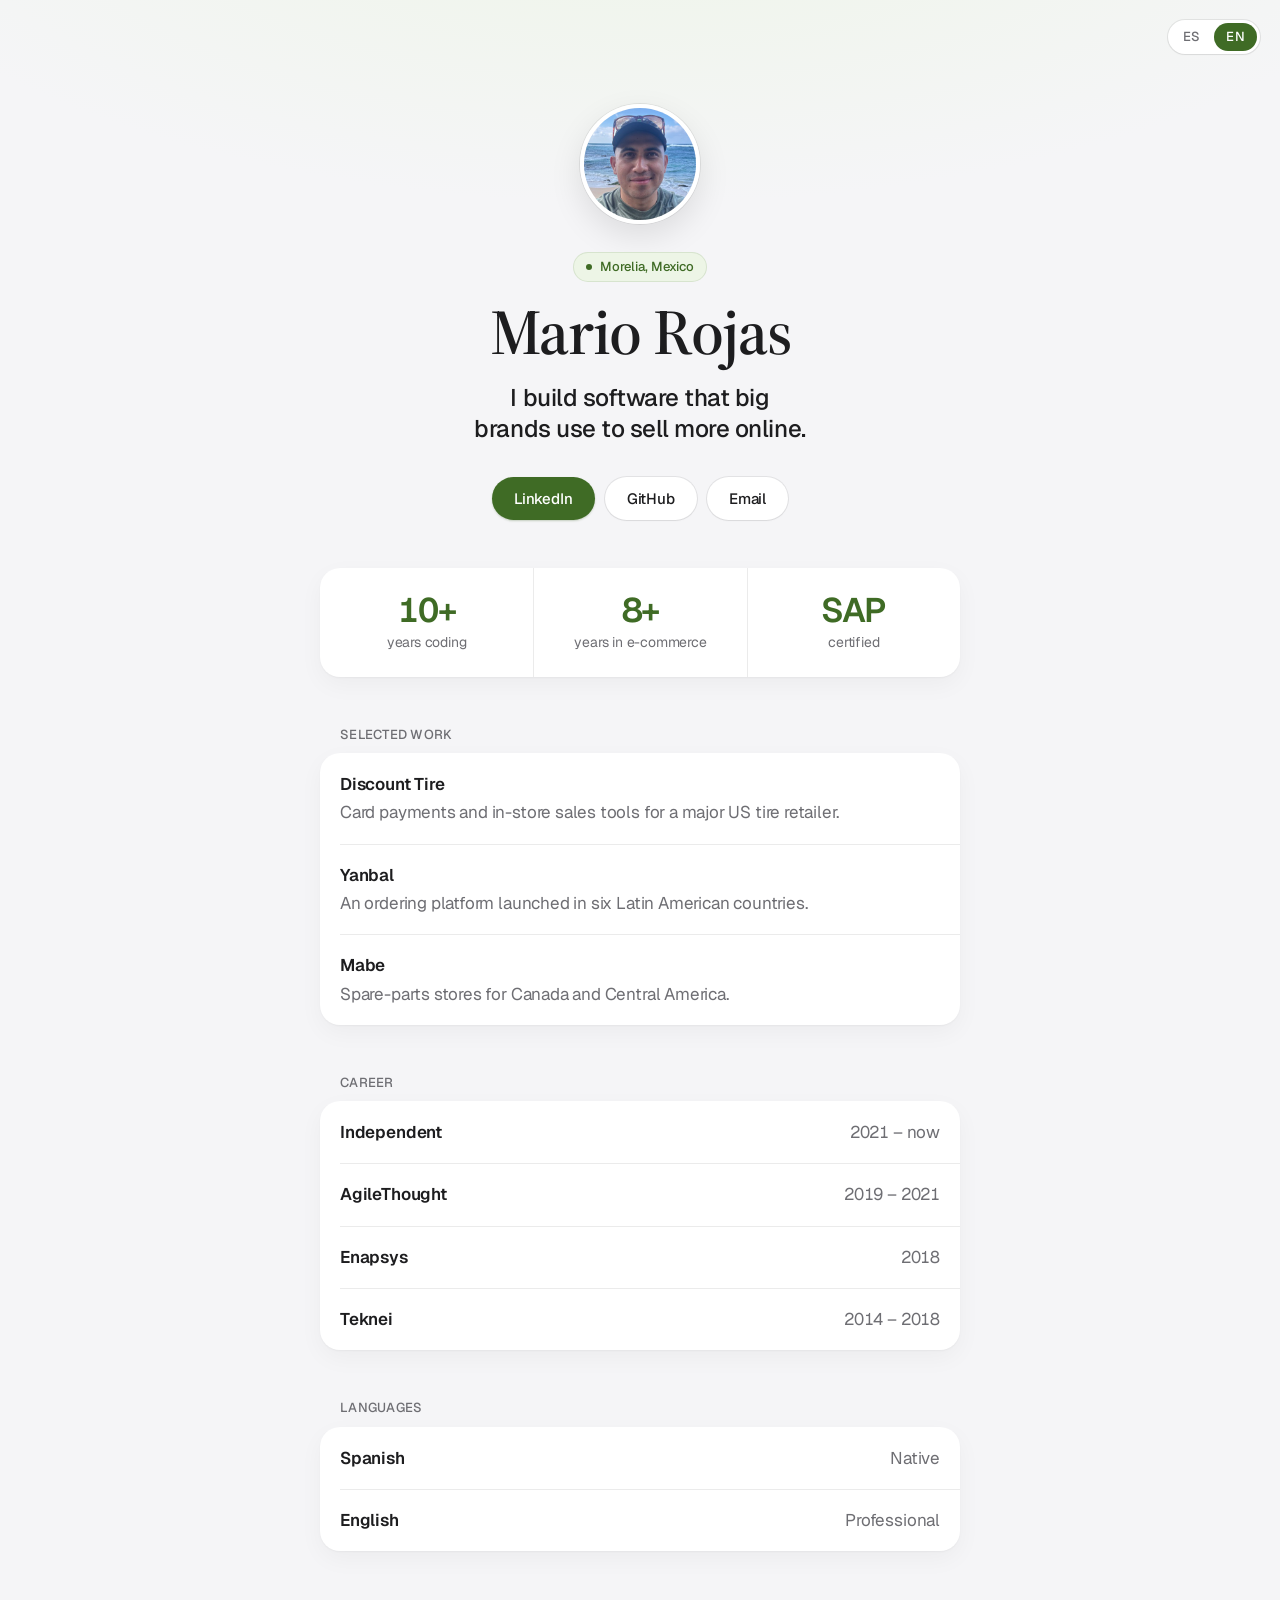
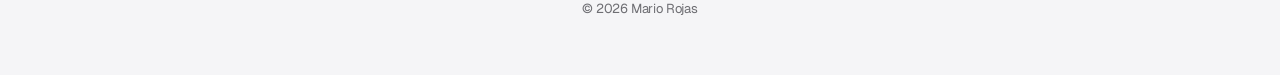
==== en/index.html @ 63d896e9 "Make Spanish the default language and add an English version - Translate the main page to Spanish an" ====
<!DOCTYPE html>
<html lang="en">
<head>
    <meta charset="UTF-8">
    <meta name="viewport" content="width=device-width, initial-scale=1.0">
    <title>Mario Rojas</title>
    <meta name="description" content="Mario Rojas — independent developer who builds and improves online stores for large companies in the US and Latin America.">
    <meta name="theme-color" content="#f5f5f7">

    <link rel="canonical" href="https://mariorojas.github.io/en/">
    <link rel="alternate" hreflang="es" href="https://mariorojas.github.io/">
    <link rel="alternate" hreflang="en" href="https://mariorojas.github.io/en/">
    <link rel="alternate" hreflang="x-default" href="https://mariorojas.github.io/">

    <meta property="og:type" content="website">
    <meta property="og:locale" content="en_US">
    <meta property="og:locale:alternate" content="es_MX">
    <meta property="og:title" content="Mario Rojas">
    <meta property="og:description" content="I build software that big brands use to sell more online.">
    <meta property="og:image" content="https://mariorojas.github.io/images/mario.jpg">
    <meta property="og:url" content="https://mariorojas.github.io/en/">
    <meta name="twitter:card" content="summary">

    <link rel="icon" href="../images/mario.jpg" type="image/jpeg">
    <link rel="apple-touch-icon" href="../images/mario.jpg">

    <link rel="preload" href="../fonts/source-serif-4-variable.woff2" as="font" type="font/woff2" crossorigin>
    <link rel="preload" href="../fonts/geist-variable.woff2" as="font" type="font/woff2" crossorigin>
    <link rel="stylesheet" href="../styles.css">
</head>
<body>
    <nav class="lang" aria-label="Language">
        <a href="../" hreflang="es" lang="es" aria-label="Español">ES</a>
        <a href="./" hreflang="en" lang="en" aria-label="English" aria-current="page">EN</a>
    </nav>

    <main class="page">
        <header class="hero">
            <img class="avatar" src="../images/mario.jpg" width="120" height="120" alt="Portrait of Mario Rojas at the beach">
            <p class="tag"><span class="dot" aria-hidden="true"></span>Morelia, Mexico</p>
            <h1>Mario Rojas</h1>
            <p class="lead">I build software that big brands use to sell more online.</p>
            <nav class="actions" aria-label="Contact">
                <a class="btn btn-primary" href="https://www.linkedin.com/in/mariorojasmx" target="_blank" rel="noopener noreferrer">LinkedIn</a>
                <a class="btn" href="https://github.com/mariorojas" target="_blank" rel="noopener noreferrer">GitHub</a>
                <a class="btn" id="email" href="#" data-u="sajoroiram" data-d="moc.kooltuo">Email</a>
            </nav>
        </header>

        <section class="facts" aria-label="At a glance">
            <div class="fact"><strong>10+</strong><span>years coding</span></div>
            <div class="fact"><strong>8+</strong><span>years in <span class="nowrap">e-commerce</span></span></div>
            <div class="fact"><strong>SAP</strong><span>certified</span></div>
        </section>

        <section class="group" aria-labelledby="work-title">
            <h2 id="work-title">Selected work</h2>
            <ul class="card list">
                <li>
                    <span class="name">Discount Tire</span>
                    <span class="desc">Card payments and in-store sales tools for a major US tire retailer.</span>
                </li>
                <li>
                    <span class="name">Yanbal</span>
                    <span class="desc">An ordering platform launched in six Latin American countries.</span>
                </li>
                <li>
                    <span class="name">Mabe</span>
                    <span class="desc">Spare-parts stores for Canada and Central America.</span>
                </li>
            </ul>
        </section>

        <section class="group" aria-labelledby="career-title">
            <h2 id="career-title">Career</h2>
            <ul class="card list list-row">
                <li><span class="name">Independent</span><span class="year">2021 – now</span></li>
                <li><span class="name">AgileThought</span><span class="year">2019 – 2021</span></li>
                <li><span class="name">Enapsys</span><span class="year">2018</span></li>
                <li><span class="name">Teknei</span><span class="year">2014 – 2018</span></li>
            </ul>
        </section>

        <section class="group" aria-labelledby="languages-title">
            <h2 id="languages-title">Languages</h2>
            <ul class="card list list-row">
                <li><span class="name">Spanish</span><span class="level">Native</span></li>
                <li><span class="name">English</span><span class="level">Professional</span></li>
            </ul>
        </section>

        <footer class="footer">
            <p>&copy; 2026 Mario Rojas</p>
        </footer>
    </main>

    <script>
        // The address is stored reversed and split, and only assembled when a person clicks,
        // so bots that scrape the HTML for email addresses find nothing.
        (function () {
            var link = document.getElementById('email');
            var flip = function (s) { return s.split('').reverse().join(''); };
            link.addEventListener('click', function (e) {
                e.preventDefault();
                var address = flip(link.dataset.u) + String.fromCharCode(64) + flip(link.dataset.d);
                link.textContent = address;
                window.location.href = 'mai' + 'lto:' + address;
            });
        })();
    </script>
</body>
</html>
---- styles.css ----
/* Self-hosted fonts (SIL Open Font License) */
@font-face {
    font-family: "Source Serif 4";
    src: url("fonts/source-serif-4-variable.woff2") format("woff2");
    font-weight: 200 900;
    font-style: normal;
    font-display: swap;
}

@font-face {
    font-family: "Geist";
    src: url("fonts/geist-variable.woff2") format("woff2");
    font-weight: 100 900;
    font-style: normal;
    font-display: swap;
}

:root {
    --font-display: "Source Serif 4", Georgia, "Times New Roman", serif;
    --font-body: "Geist", -apple-system, BlinkMacSystemFont, "Segoe UI", sans-serif;

    /* Neutrals */
    --bg: #f5f5f7;
    --surface: #ffffff;
    --ink: #1d1d1f;
    --muted: #6e6e73;
    --hairline: rgba(0, 0, 0, 0.08);

    /* Mint */
    --mint-wash: #edf5e6;
    --mint: #b5d99a;
    --mint-deep: #3f6b25;
    --mint-deeper: #335a1d;

    --radius: 20px;
    --shadow: 0 1px 2px rgba(0, 0, 0, 0.04), 0 8px 24px rgba(0, 0, 0, 0.04);
    --ease: cubic-bezier(0.22, 1, 0.36, 1);
}

*,
*::before,
*::after {
    box-sizing: border-box;
    margin: 0;
    padding: 0;
}

html {
    -webkit-text-size-adjust: 100%;
}

body {
    min-height: 100vh;
    background:
        radial-gradient(1200px 520px at 50% -160px, var(--mint-wash), transparent 70%),
        var(--bg);
    color: var(--ink);
    font-family: var(--font-body);
    font-size: 17px;
    line-height: 1.55;
    letter-spacing: -0.011em;
    -webkit-font-smoothing: antialiased;
    -moz-osx-font-smoothing: grayscale;
    text-rendering: optimizeLegibility;
}

a {
    color: inherit;
}

::selection {
    background: var(--mint);
    color: var(--ink);
}

.page {
    max-width: 680px;
    margin: 0 auto;
    padding: 104px 20px 56px;
    display: flex;
    flex-direction: column;
    gap: 48px;
}

/* Language switcher */
.lang {
    position: absolute;
    top: 20px;
    right: 20px;
    z-index: 10;
    display: flex;
    gap: 2px;
    padding: 3px;
    background: var(--surface);
    border-radius: 999px;
    box-shadow: 0 0 0 1px var(--hairline), 0 1px 2px rgba(0, 0, 0, 0.04);
}

.lang a {
    display: block;
    min-width: 40px;
    padding: 5px 12px;
    border-radius: 999px;
    font-size: 13px;
    font-weight: 500;
    letter-spacing: 0.02em;
    line-height: 1.4;
    text-align: center;
    text-decoration: none;
    color: var(--muted);
    transition: color 0.2s var(--ease), background 0.2s var(--ease);
}

.lang a:hover {
    color: var(--ink);
}

.lang a[aria-current="page"] {
    background: var(--mint-deep);
    color: #fff;
}

.lang a:focus-visible {
    outline: 2px solid var(--mint-deep);
    outline-offset: 2px;
}

/* Hero */
.hero {
    display: flex;
    flex-direction: column;
    align-items: center;
    text-align: center;
}

.avatar {
    display: block;
    width: 120px;
    height: 120px;
    border-radius: 50%;
    object-fit: cover;
    border: 4px solid var(--surface);
    box-shadow: 0 0 0 1px var(--hairline), 0 12px 32px rgba(0, 0, 0, 0.10);
    margin-bottom: 28px;
}

.tag {
    display: inline-flex;
    align-items: center;
    gap: 8px;
    font-size: 13px;
    font-weight: 500;
    letter-spacing: 0;
    color: var(--mint-deep);
    background: var(--mint-wash);
    border: 1px solid rgba(63, 107, 37, 0.12);
    padding: 4px 12px;
    border-radius: 999px;
    margin-bottom: 18px;
}

.dot {
    width: 6px;
    height: 6px;
    border-radius: 50%;
    background: var(--mint-deep);
}

h1 {
    font-family: var(--font-display);
    font-size: 64px;
    font-weight: 600;
    font-optical-sizing: auto;
    letter-spacing: -0.02em;
    line-height: 1;
}

.lead {
    font-size: 24px;
    font-weight: 500;
    letter-spacing: -0.02em;
    line-height: 1.3;
    margin-top: 18px;
    max-width: 30ch;
    text-wrap: balance;
}

.actions {
    display: flex;
    flex-wrap: wrap;
    justify-content: center;
    gap: 10px;
    margin-top: 32px;
}

.btn {
    text-decoration: none;
    font-size: 15px;
    font-weight: 500;
    letter-spacing: -0.01em;
    padding: 10px 22px;
    border-radius: 999px;
    background: var(--surface);
    box-shadow: 0 0 0 1px var(--hairline), 0 1px 2px rgba(0, 0, 0, 0.04);
    transition: transform 0.2s var(--ease), box-shadow 0.2s var(--ease), background 0.2s var(--ease);
}

.btn:hover {
    transform: translateY(-1px);
    box-shadow: 0 0 0 1px var(--hairline), 0 6px 16px rgba(0, 0, 0, 0.08);
}

.btn:active {
    transform: translateY(0);
}

.btn-primary {
    background: var(--mint-deep);
    color: #fff;
    box-shadow: 0 1px 2px rgba(51, 90, 29, 0.25);
}

.btn-primary:hover {
    background: var(--mint-deeper);
    box-shadow: 0 6px 16px rgba(51, 90, 29, 0.25);
}

.btn:focus-visible {
    outline: 2px solid var(--mint-deep);
    outline-offset: 3px;
}

/* Facts */
.facts {
    display: grid;
    grid-template-columns: repeat(3, 1fr);
    background: var(--surface);
    border-radius: var(--radius);
    box-shadow: var(--shadow);
}

.fact {
    display: flex;
    flex-direction: column;
    align-items: center;
    text-align: center;
    padding: 24px 12px;
}

.fact + .fact {
    border-left: 1px solid var(--hairline);
}

.fact strong {
    font-size: 34px;
    font-weight: 600;
    font-variant-numeric: tabular-nums;
    letter-spacing: -0.03em;
    line-height: 1.1;
    color: var(--mint-deep);
}

.fact > span {
    font-size: 14px;
    color: var(--muted);
    line-height: 1.4;
    margin-top: 4px;
}

/* Grouped lists */
.group h2 {
    font-size: 13px;
    font-weight: 500;
    letter-spacing: 0.02em;
    text-transform: uppercase;
    color: var(--muted);
    padding: 0 20px 8px;
}

.card {
    background: var(--surface);
    border-radius: var(--radius);
    box-shadow: var(--shadow);
}

.list {
    list-style: none;
}

.list li {
    display: flex;
    flex-direction: column;
    gap: 2px;
    padding: 18px 20px;
    position: relative;
}

.list li + li::before {
    content: "";
    position: absolute;
    top: 0;
    left: 20px;
    right: 0;
    border-top: 1px solid var(--hairline);
}

.list-row li {
    flex-direction: row;
    justify-content: space-between;
    align-items: baseline;
    gap: 16px;
}

.name {
    font-weight: 600;
}

.desc,
.year,
.level {
    color: var(--muted);
}

.year {
    font-variant-numeric: tabular-nums;
    white-space: nowrap;
}

.nowrap {
    white-space: nowrap;
}

/* Footer */
.footer {
    display: flex;
    flex-direction: column;
    align-items: center;
    gap: 2px;
    font-size: 13px;
    color: var(--muted);
}

@media (prefers-reduced-motion: reduce) {
    .btn {
        transition: none;
    }

    .btn:hover {
        transform: none;
    }
}

/* Small screens */
@media (max-width: 560px) {
    .lang {
        top: 16px;
        right: 16px;
    }

    .page {
        padding: 72px 16px 40px;
        gap: 40px;
    }

    .avatar {
        width: 104px;
        height: 104px;
    }

    h1 {
        font-size: 46px;
    }

    .lead {
        font-size: 20px;
    }

    .fact {
        padding: 20px 6px;
    }

    .fact strong {
        font-size: 28px;
    }

    .fact > span {
        font-size: 13px;
    }
}
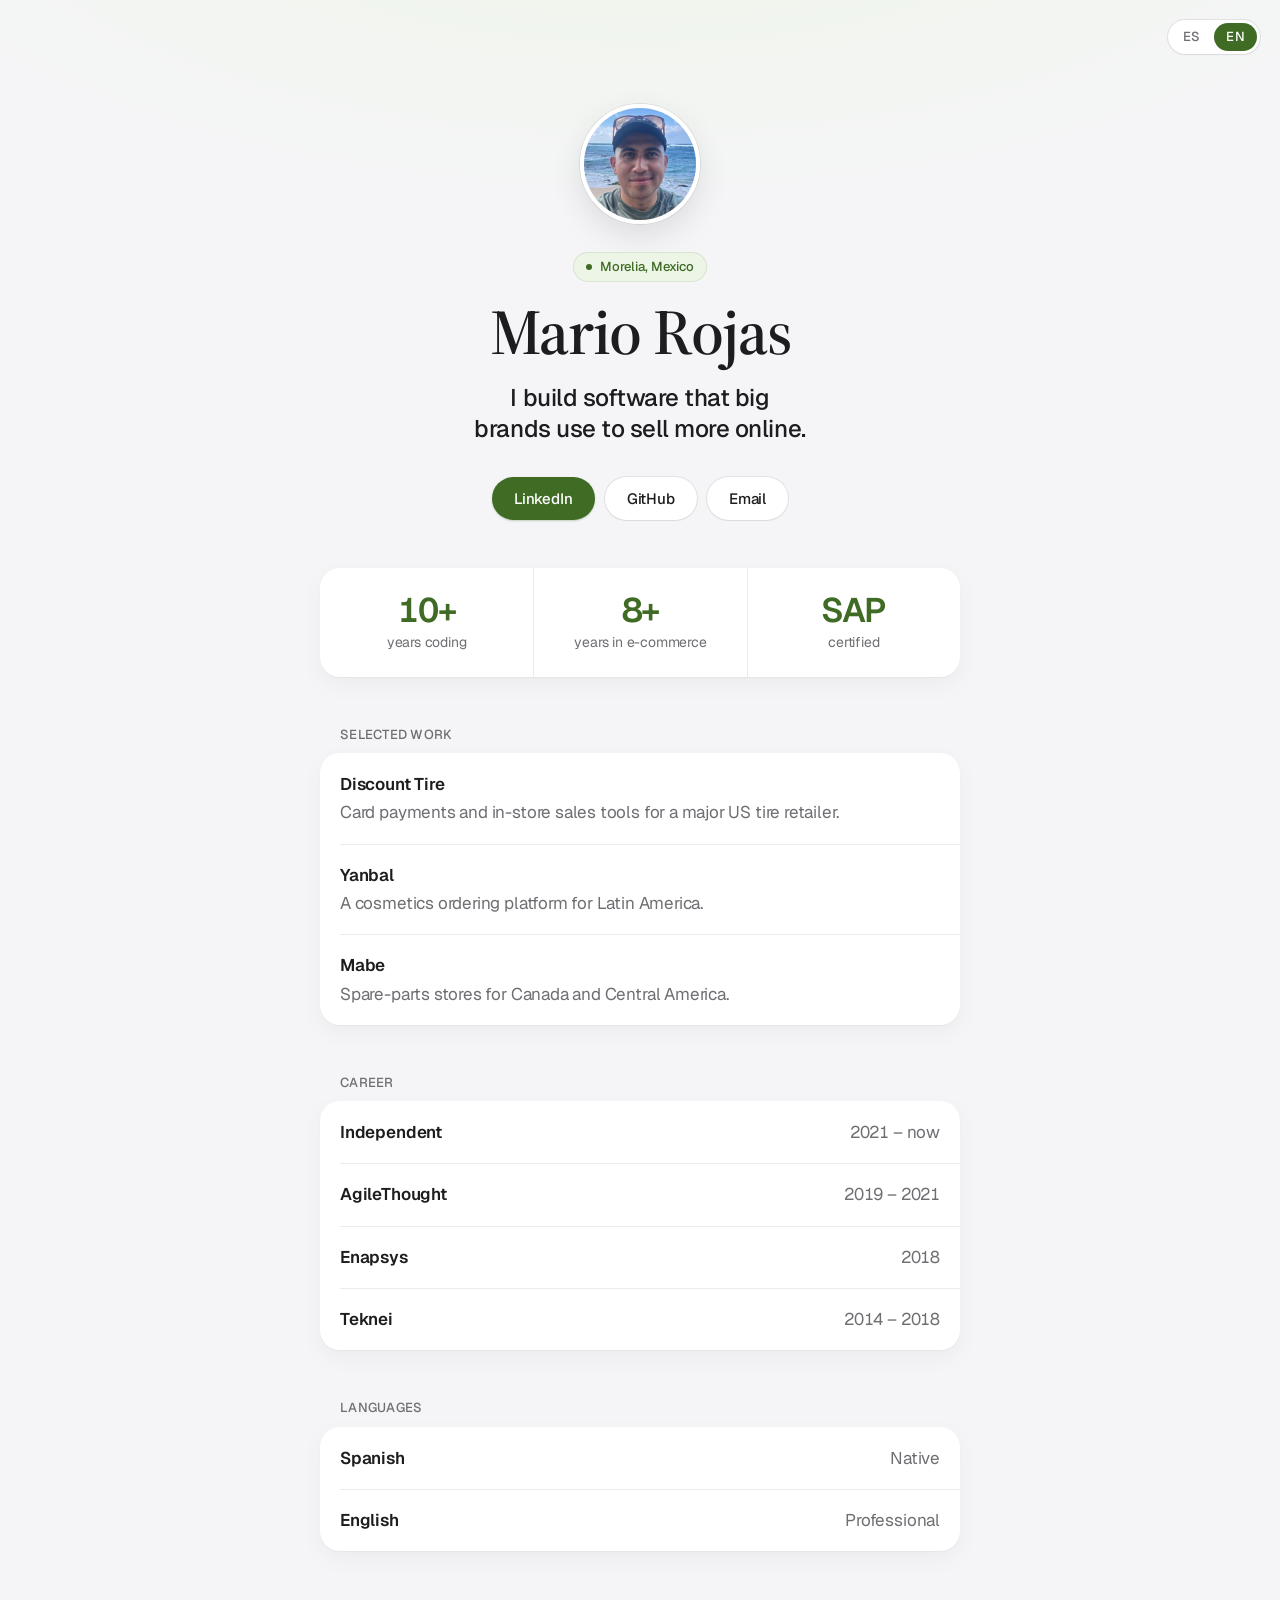
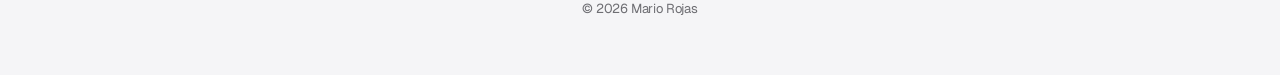
==== commit 9b007a06: "Clarify the Yanbal project description - Say it is a cosmetics ordering platform, in Spanish and Eng" ====
--- a/en/index.html
+++ b/en/index.html
@@ -62,7 +62,7 @@
                 </li>
                 <li>
                     <span class="name">Yanbal</span>
-                    <span class="desc">An ordering platform launched in six Latin American countries.</span>
+                    <span class="desc">A cosmetics ordering platform for Latin America.</span>
                 </li>
                 <li>
                     <span class="name">Mabe</span>
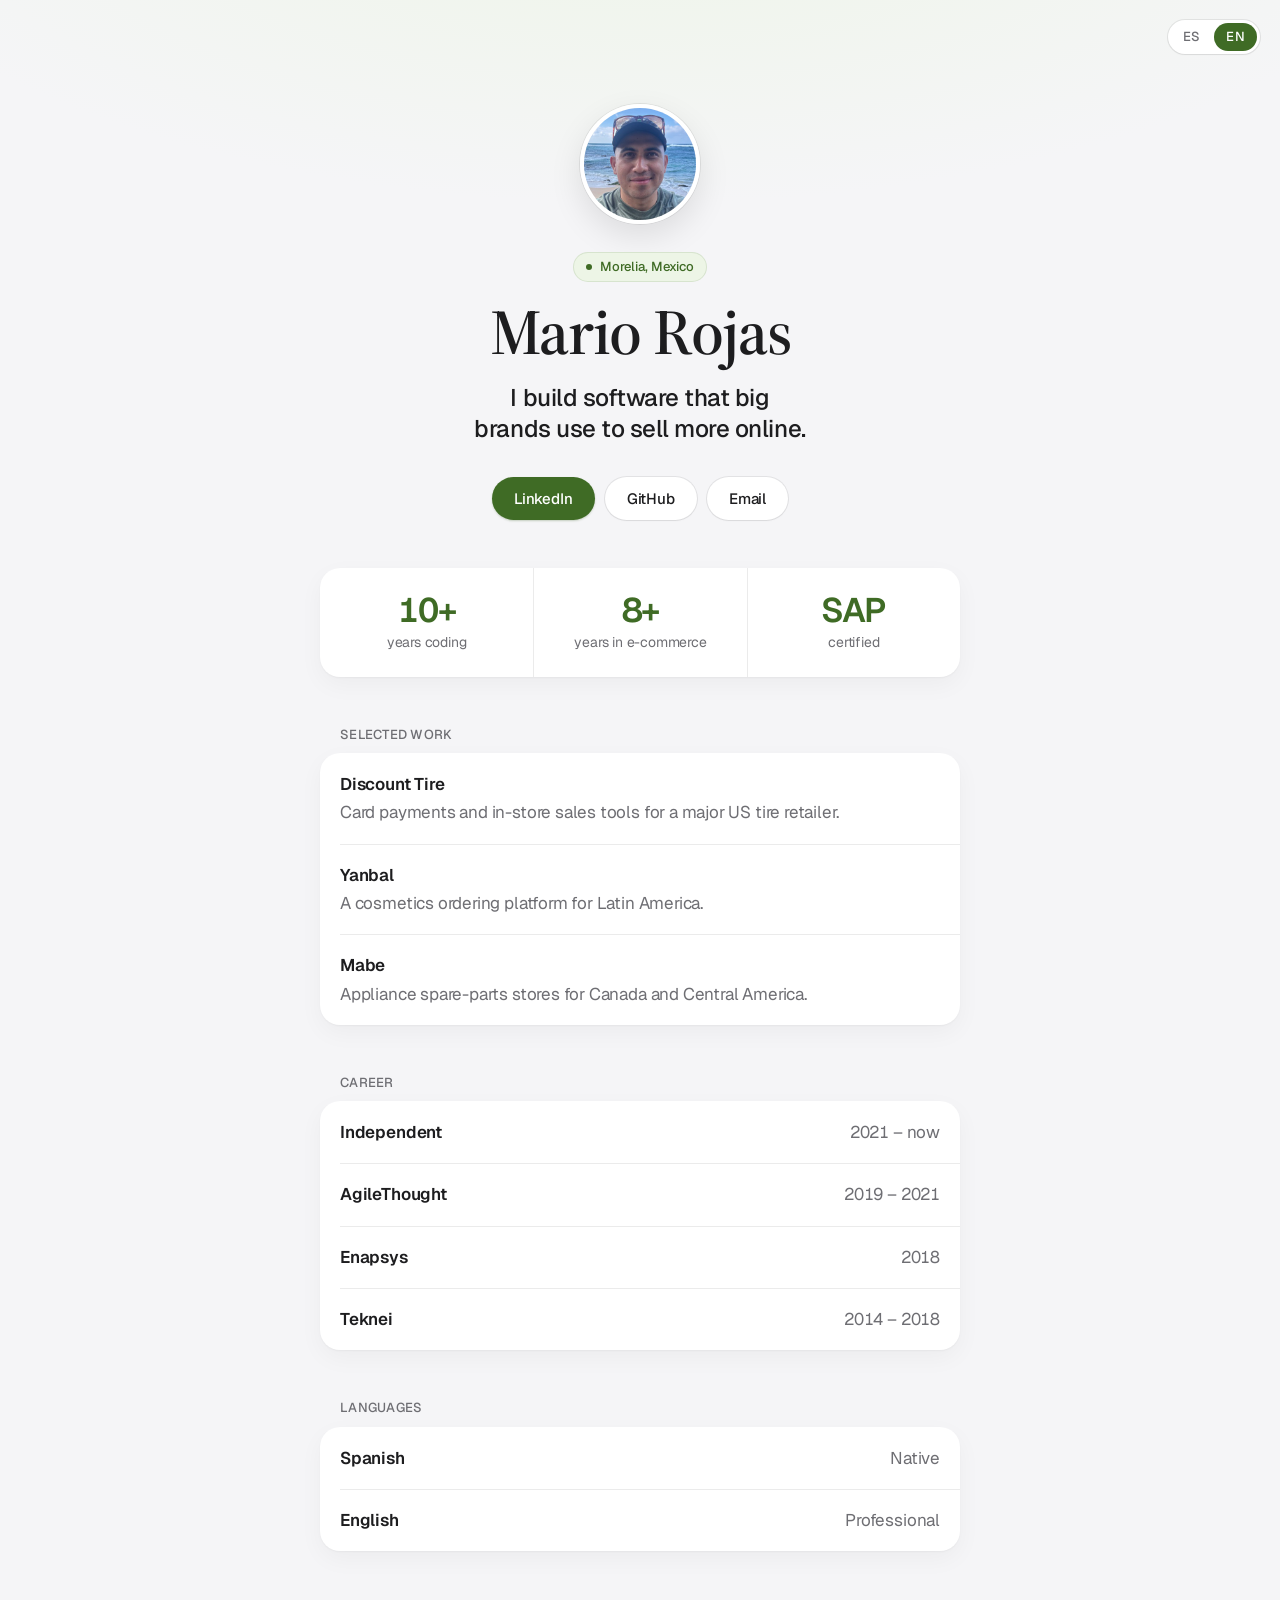
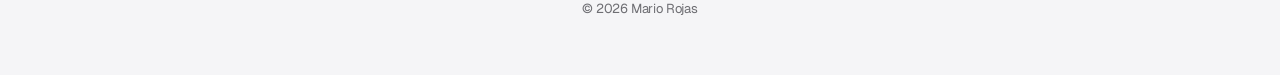
==== commit 52f744b6: "Clarify the Mabe project description - Say the stores sell home-appliance spare parts, in Spanish an" ====
--- a/en/index.html
+++ b/en/index.html
@@ -66,7 +66,7 @@
                 </li>
                 <li>
                     <span class="name">Mabe</span>
-                    <span class="desc">Spare-parts stores for Canada and Central America.</span>
+                    <span class="desc">Appliance spare-parts stores for Canada and Central America.</span>
                 </li>
             </ul>
         </section>
